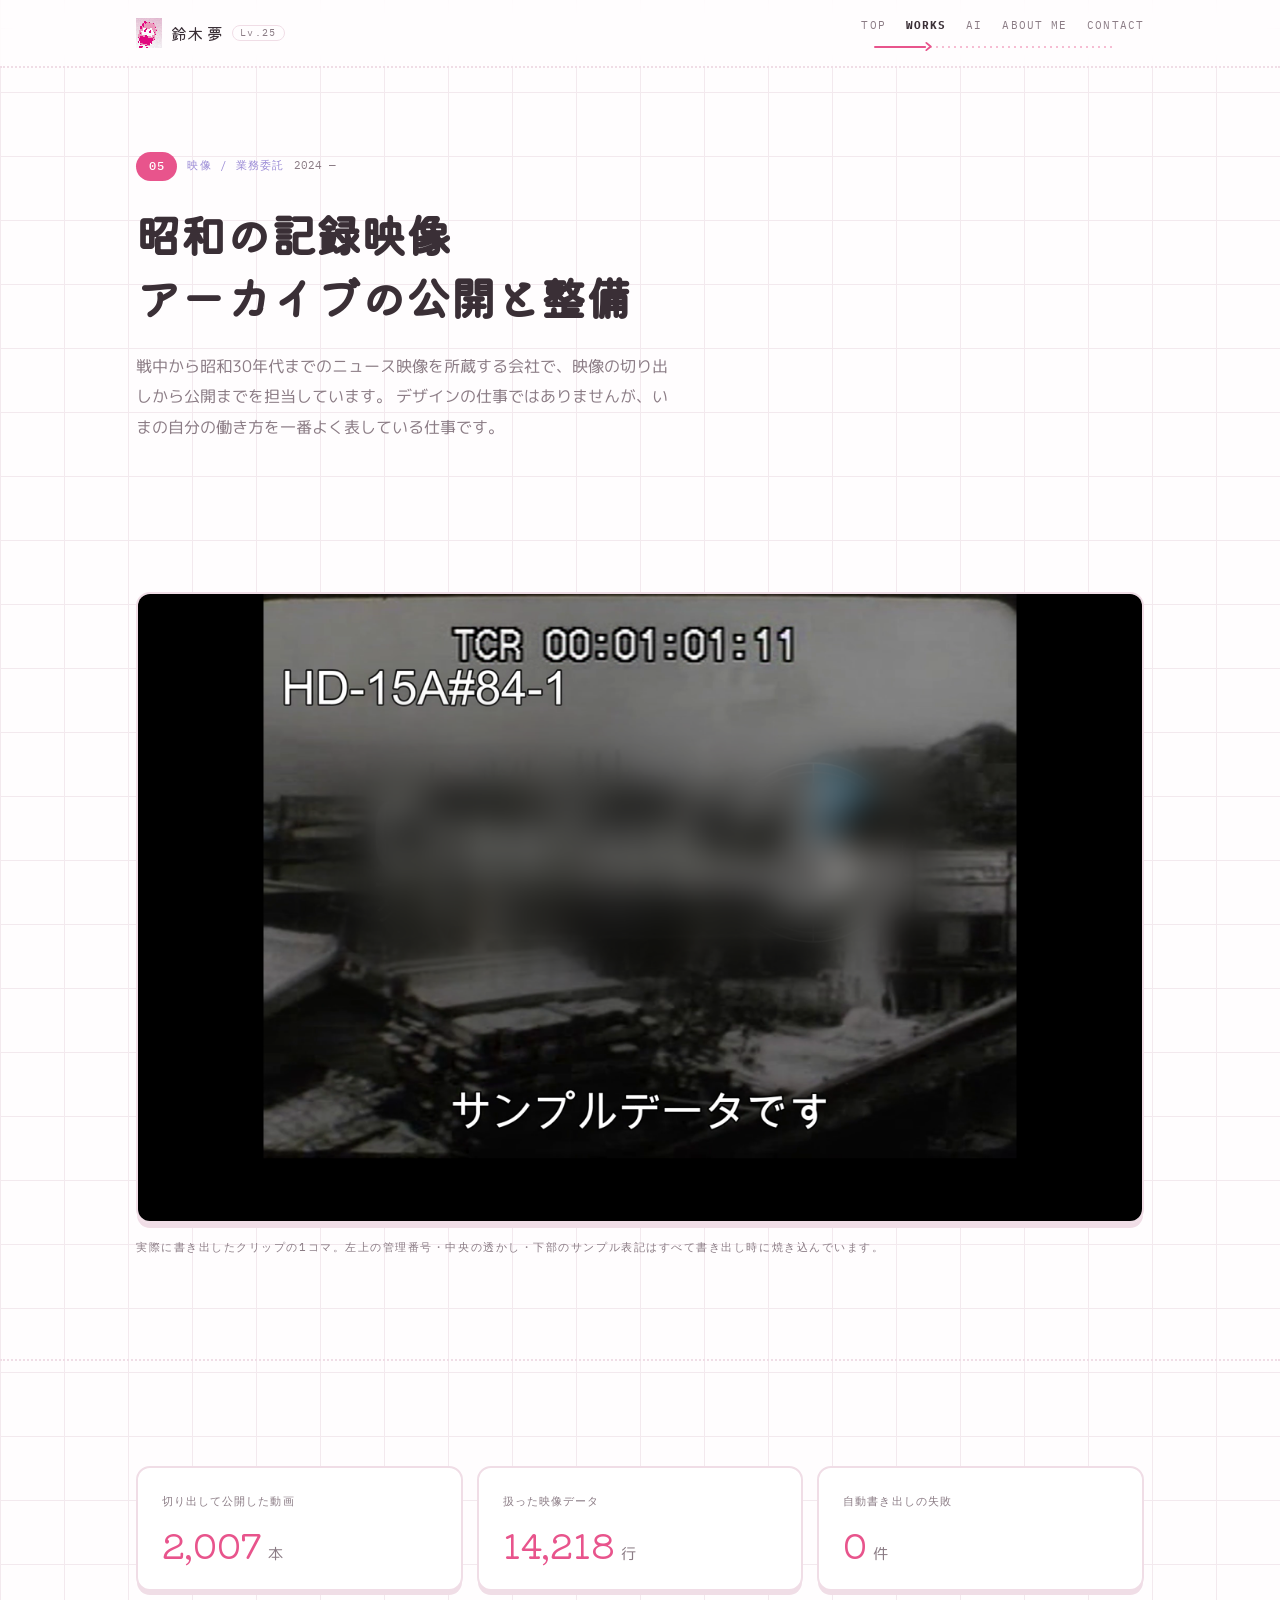
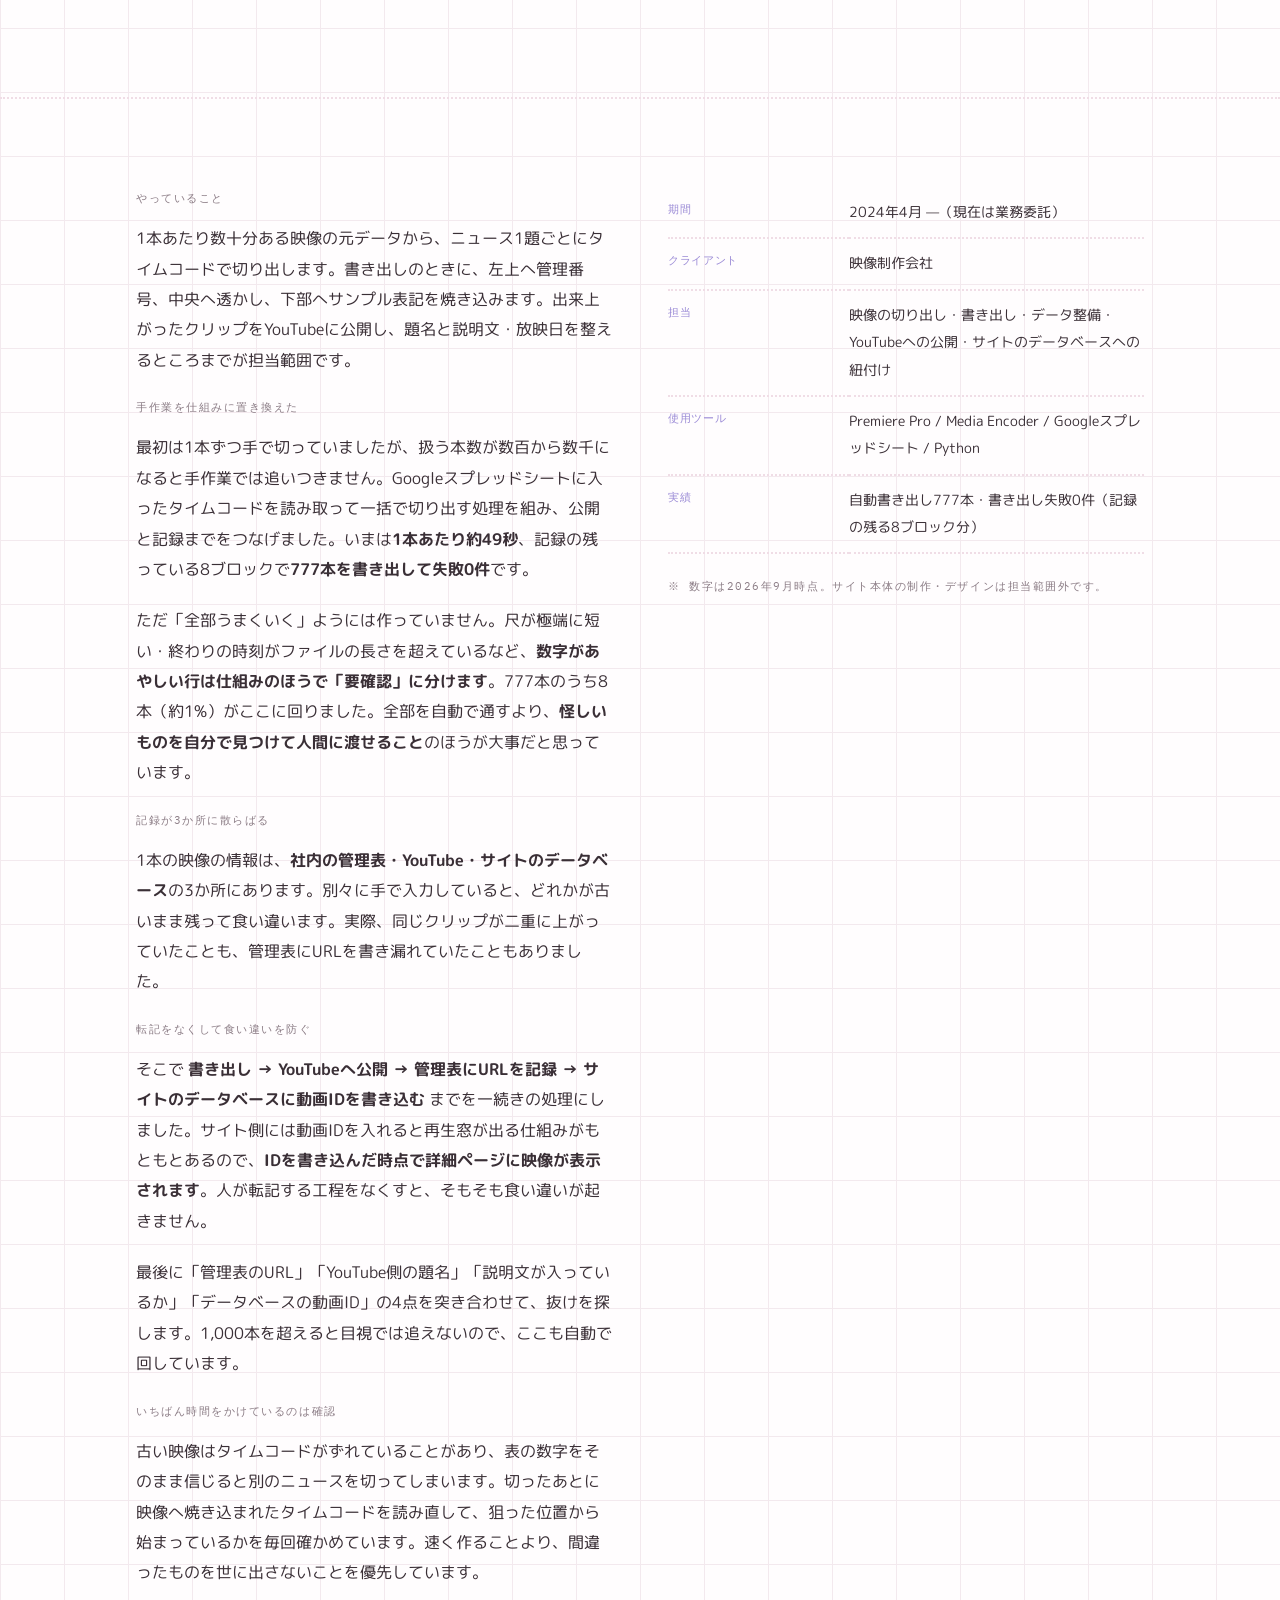
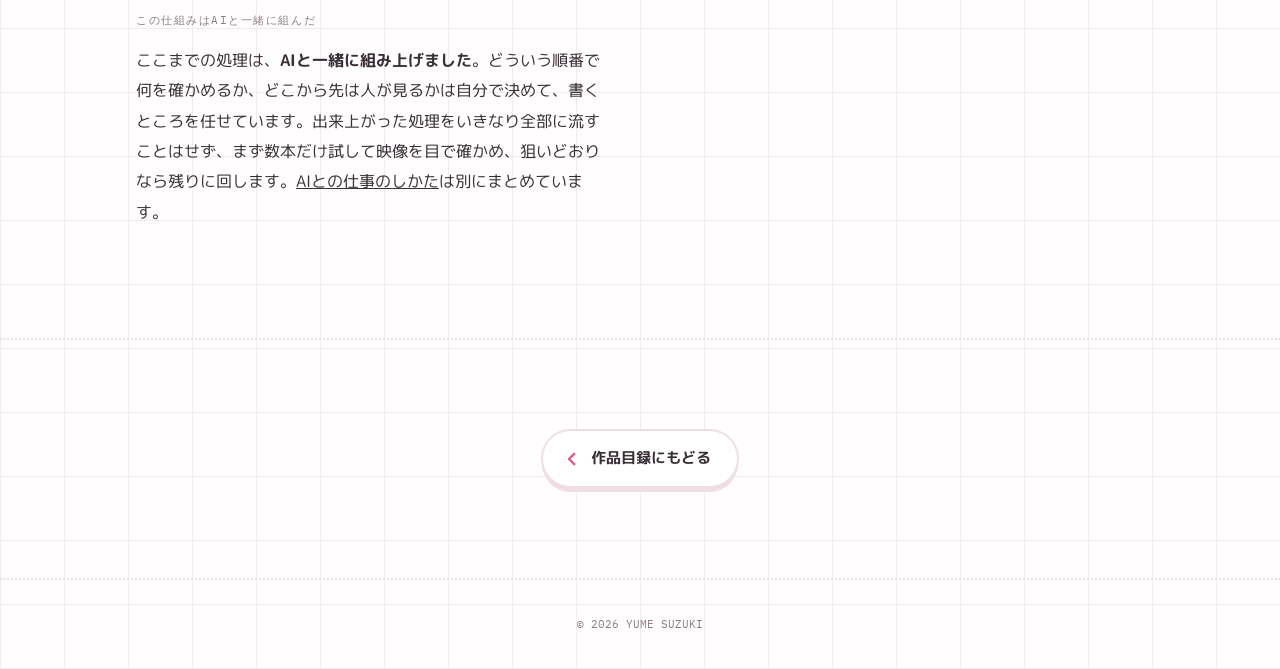
==== works/archive.html @ 76d1723e "ポートフォリオサイトを公開 鈴木夢（Webデザイナー）の作品目録。実案件のサイト制作・LP・グラフィック・映像アーカイブの運用まで。  Co-Authored-By: Claude Opus 5 <n" ====
<!DOCTYPE html>
<html lang="ja">
<head>
<meta charset="UTF-8">
<meta name="viewport" content="width=device-width, initial-scale=1">
<title>昭和の記録映像アーカイブの公開と整備｜鈴木夢 ポートフォリオ</title>
<meta name="description" content="昭和のニュース映像を元データから1題ごとに切り出し、透かしと管理番号を焼き込んでYouTubeに公開するまでを担当。">
<meta property="og:type" content="article">
<meta property="og:title" content="昭和の記録映像アーカイブの公開と整備｜鈴木夢 ポートフォリオ">
<link rel="canonical" href="https://ymr-yumalu.github.io/works/archive.html">
<meta property="og:url" content="https://ymr-yumalu.github.io/works/archive.html">
<meta property="og:description" content="昭和のニュース映像を元データから1題ごとに切り出し、透かしと管理番号を焼き込んでYouTubeに公開するまでを担当。">
<meta property="og:image" content="https://ymr-yumalu.github.io/img/ogp.png">
<meta property="og:site_name" content="鈴木夢 ポートフォリオ">
<meta property="og:locale" content="ja_JP">
<meta name="twitter:card" content="summary_large_image">
<link rel="preconnect" href="https://fonts.googleapis.com">
<link rel="preconnect" href="https://fonts.gstatic.com" crossorigin>
<link href="https://fonts.googleapis.com/css2?family=Kiwi+Maru:wght@400;500&family=M+PLUS+Rounded+1c:wght@400;500;700&family=IBM+Plex+Mono:wght@400;500&display=swap" rel="stylesheet">
<link rel="stylesheet" href="../assets/style.css">
<script type="application/ld+json">
{
  "@context":"https://schema.org",
  "@type":"CreativeWork",
  "name":"昭和の記録映像アーカイブの公開と整備",
  "creator":{"@type":"Person","name":"鈴木 夢"},
  "dateCreated":"2024",
  "genre":"映像アーカイブ",
  "keywords":["Premiere Pro","映像の切り出し","データ整備","YouTube公開","業務自動化"],
  "abstract":"昭和のニュース映像を元データから1題ごとに切り出し、透かしと管理番号を焼き込んでYouTubeに公開するまでを担当。"
}
</script>
</head>
<body>

<header class="site-head">
  <div class="wrap">
    <a class="logo" href="../index.html">
      <img src="../img/avatar.png" alt="" width="26" height="30">
      鈴木 夢
      <small>Lv.25</small>
    </a>
    <nav class="site-nav" aria-label="サイト内">
      <a href="../index.html#top">Top</a>
      <a href="../index.html#works">Works</a>
      <a href="../index.html#ai">AI</a>
      <a href="../index.html#about">About me</a>
      <a href="../index.html#contact">Contact</a>
      <span class="nav-arrow" data-at="1" aria-hidden="true">
        <span class="na-line"></span>
        <svg class="na-head" viewBox="0 0 14 18">
          <path d="M4 4 L10 9 L4 14" fill="none" stroke="currentColor"
                stroke-width="2.6" stroke-linecap="round" stroke-linejoin="round"/>
        </svg>
      </span>
    </nav>
  </div>
</header>

<main>
  <section class="detail-head">
    <div class="wrap">
      <div class="work-index" style="max-width:640px">
        <span class="num">05</span>
        <span class="cat">映像 / 業務委託</span>
        <span class="year">2024 —</span>
      </div>
      <h1>昭和の記録映像<br>アーカイブの公開と整備</h1>
      <p class="lead" style="max-width:34em">
        戦中から昭和30年代までのニュース映像を所蔵する会社で、映像の切り出しから公開までを担当しています。
        デザインの仕事ではありませんが、いまの自分の働き方を一番よく表している仕事です。
      </p>
    </div>
  </section>

  <section class="section">
    <div class="wrap">
      <img src="../img/archive.png" alt="切り出した映像の1コマ。左上に管理番号、中央に透かし（ここではぼかしています）、下部にサンプル表記が焼き込まれている" class="shot">
      <p class="eyebrow" style="margin-top:14px">実際に書き出したクリップの1コマ。左上の管理番号・中央の透かし・下部のサンプル表記はすべて書き出し時に焼き込んでいます。</p>
    </div>
  </section>

  <section class="section">
    <div class="wrap">
      <dl class="figures">
        <div><dt>切り出して公開した動画</dt><dd>2,019<small>本</small></dd></div>
        <div><dt>扱った映像データ</dt><dd>14,305<small>行</small></dd></div>
        <div><dt>自動書き出しの失敗</dt><dd>0<small>件</small></dd></div>
      </dl>
    </div>
  </section>

  <section class="section">
    <div class="wrap">
      <div class="cols">
        <div class="prose">
          <p class="eyebrow">やっていること</p>
          <p>1本あたり数十分ある映像の元データから、ニュース1題ごとにタイムコードで切り出します。書き出しのときに、左上へ管理番号、中央へ透かし、下部へサンプル表記を焼き込みます。出来上がったクリップをYouTubeに公開し、題名と説明文・放映日を整えるところまでが担当範囲です。</p>

          <p class="eyebrow" style="margin-top:2em">手作業を仕組みに置き換えた</p>
          <p>最初は1本ずつ手で切っていましたが、扱う本数が数百から数千になると手作業では追いつきません。Googleスプレッドシートに入ったタイムコードを読み取って一括で切り出す処理を組み、公開と記録までをつなげました。いまは<strong>1本あたり約49秒</strong>、記録の残っている8ブロックで<strong>777本を書き出して失敗0件</strong>です。</p>
          <p>ただ「全部うまくいく」ようには作っていません。尺が極端に短い・終わりの時刻がファイルの長さを超えているなど、<strong>数字があやしい行は仕組みのほうで「要確認」に分けます</strong>。777本のうち8本（約1%）がここに回りました。全部を自動で通すより、<strong>怪しいものを自分で見つけて人間に渡せること</strong>のほうが大事だと思っています。</p>

          <p class="eyebrow" style="margin-top:2em">記録が3か所に散らばる</p>
          <p>1本の映像の情報は、<strong>社内の管理表・YouTube・サイトのデータベース</strong>の3か所にあります。別々に手で入力していると、どれかが古いまま残って食い違います。実際、同じクリップが二重に上がっていたことも、管理表にURLを書き漏れていたこともありました。</p>

          <p class="eyebrow" style="margin-top:2em">転記をなくして食い違いを防ぐ</p>
          <p>そこで <strong>書き出し → YouTubeへ公開 → 管理表にURLを記録 → サイトのデータベースに動画IDを書き込む</strong> までを一続きの処理にしました。サイト側には動画IDを入れると再生窓が出る仕組みがもともとあるので、<strong>IDを書き込んだ時点で詳細ページに映像が表示されます</strong>。人が転記する工程をなくすと、そもそも食い違いが起きません。</p>
          <p>最後に「管理表のURL」「YouTube側の題名」「説明文が入っているか」「データベースの動画ID」の4点を突き合わせて、抜けを探します。1,000本を超えると目視では追えないので、ここも自動で回しています。</p>

          <p class="eyebrow" style="margin-top:2em">いちばん時間をかけているのは確認</p>
          <p>古い映像はタイムコードがずれていることがあり、表の数字をそのまま信じると別のニュースを切ってしまいます。切ったあとに映像へ焼き込まれたタイムコードを読み直して、狙った位置から始まっているかを毎回確かめています。速く作ることより、間違ったものを世に出さないことを優先しています。</p>

          <p class="eyebrow" style="margin-top:2em">この仕組みはAIと一緒に組んだ</p>
          <p>ここまでの処理は、<strong>AIと一緒に組み上げました</strong>。どういう順番で何を確かめるか、どこから先は人が見るかは自分で決めて、書くところを任せています。出来上がった処理をいきなり全部に流すことはせず、まず数本だけ試して映像を目で確かめ、狙いどおりなら残りに回します。<a href="../index.html#ai">AIとの仕事のしかた</a>は別にまとめています。</p>
        </div>
        <div>
          <table class="ledger">
            <tbody>
              <tr><th>期間</th><td>2024年4月 —（現在は業務委託）</td></tr>
              <tr><th>クライアント</th><td>映像制作会社</td></tr>
              <tr><th>担当</th><td>映像の切り出し・書き出し・データ整備・YouTubeへの公開・サイトのデータベースへの紐付け</td></tr>
              <tr><th>使用ツール</th><td>Premiere Pro / Media Encoder / Googleスプレッドシート / Python</td></tr>
              <tr><th>実績</th><td>自動書き出し777本・書き出し失敗0件（記録の残る8ブロック分）</td></tr>
            </tbody>
          </table>
          <p class="eyebrow" style="margin-top:22px">※ 数字は2026年9月時点。サイト本体の制作・デザインは担当範囲外です。</p>
        </div>
      </div>
    </div>
  </section>

  <section class="section">
    <div class="wrap back-wrap">
        <a class="back-btn" href="../index.html#works">
          <svg viewBox="0 0 24 24" aria-hidden="true"><path d="M15 5 L8 12 L15 19" fill="none"
            stroke="currentColor" stroke-width="3.2" stroke-linecap="round" stroke-linejoin="round"/></svg>
          作品目録にもどる
        </a>
      </div>
  </section>
</main>

<footer class="site-foot">
  <div class="wrap"><p>© 2026 YUME SUZUKI</p></div>
</footer>

<script src="../assets/motion.js" defer></script>
</body>
</html>
---- assets/style.css ----
/* =========================================================
   鈴木夢 ポートフォリオ
   様式：方眼紙の上に、カードを並べた作品ノート。
   色と書体は :root に集約。ここだけ変えれば全体が変わる。
   ========================================================= */
:root{
  --bg:#FFFDFE;          /* 紙 */
  --grid:#F3E9EE;        /* 方眼の線 */
  --card:#FFFFFF;        /* カード面 */
  --ink:#3A2F36;         /* 文字 */
  --ink-2:#8B7C85;       /* 補助文字 */
  --rule:#F0DDE6;        /* 罫線・影 */
  --pink:#E8548C;        /* 主役の色 */
  --pink-soft:#FDE8F0;
  --purple:#9B8BD6;      /* second */
  --purple-soft:#EFEBFA;

  --f-d:"Kiwi Maru", serif;                       /* 見出し */
  --f-b:"M PLUS Rounded 1c", system-ui, sans-serif; /* 本文 */
  --f-m:"IBM Plex Mono", ui-monospace, monospace;   /* ラベル・数字 */

  --gutter:clamp(18px, 5vw, 56px);
  --measure:34em;
}
/* ダークモード。OS設定に追従し、[data-theme] があればそちらを優先 */
@media (prefers-color-scheme: dark){
  :root:not([data-theme="light"]){
    --bg:#1C1620; --grid:#2A2130; --card:#241C2A; --ink:#F3E9EF; --ink-2:#A797A4;
    --rule:#392E42; --pink:#FF87B4; --pink-soft:#33202A; --purple:#B7A8EC; --purple-soft:#261F35;
  }
}
:root[data-theme="dark"]{
  --bg:#1C1620; --grid:#2A2130; --card:#241C2A; --ink:#F3E9EF; --ink-2:#A797A4;
  --rule:#392E42; --pink:#FF87B4; --pink-soft:#33202A; --purple:#B7A8EC; --purple-soft:#261F35;
}
:root[data-theme="light"]{
  --bg:#FFFDFE; --grid:#F3E9EE; --card:#FFFFFF; --ink:#3A2F36; --ink-2:#8B7C85;
  --rule:#F0DDE6; --pink:#E8548C; --pink-soft:#FDE8F0; --purple:#9B8BD6; --purple-soft:#EFEBFA;
}

*,*::before,*::after{ box-sizing:border-box; }
html{ -webkit-text-size-adjust:100%; scroll-behavior:smooth; }
body{
  margin:0; color:var(--ink); font-family:var(--f-b);
  font-size:16px; line-height:1.9;
  /* 方眼紙。64pxマスの薄い罫 */
  background:
    repeating-linear-gradient(0deg,  var(--grid) 0 1px, transparent 1px 64px),
    repeating-linear-gradient(90deg, var(--grid) 0 1px, transparent 1px 64px),
    var(--bg);
}
img{ max-width:100%; height:auto; display:block; }
a{ color:inherit; }
:focus-visible{ outline:2px solid var(--pink); outline-offset:3px; }
@media (prefers-reduced-motion: reduce){ *{ animation:none !important; transition:none !important; } }

.wrap{ max-width:1120px; margin-inline:auto; padding-inline:var(--gutter); }
.eyebrow{ font-family:var(--f-m); font-size:11px; letter-spacing:.14em; color:var(--ink-2); }
.num{ font-family:var(--f-m); font-variant-numeric:tabular-nums; }

/* ── ヘッダー ──
   ロゴの左にドット絵、ナビはホバーで下線が伸びる。
   右端の CONTACT だけピル型にして、行き先をひとつに絞る。 */
.site-head{
  position:sticky; top:0; z-index:10;
  background:color-mix(in srgb, var(--bg) 82%, transparent);
  backdrop-filter:blur(10px) saturate(1.2);
  border-bottom:2px dotted var(--rule);
}
.site-head .wrap{
  display:flex; align-items:center; justify-content:space-between;
  gap:10px 16px; padding-block:11px; flex-wrap:wrap;
}
.site-head .logo{
  display:inline-flex; align-items:center; gap:9px;
  font-family:var(--f-d); font-size:16px; text-decoration:none; line-height:1;
}
.site-head .logo img{
  width:26px; height:auto; image-rendering:pixelated;
  transition:transform .25s cubic-bezier(.2,1.4,.4,1);
}
.site-head .logo:hover img{ transform:translateY(-3px) rotate(-6deg); }
.site-head .logo small{
  font-family:var(--f-m); font-size:9.5px; letter-spacing:.14em; color:var(--ink-2);
  border:1px solid var(--rule); border-radius:999px; padding:2px 7px;
}
.site-nav{
  position:relative; display:flex; align-items:center;
  gap:clamp(10px,2.4vw,20px);
  padding-bottom:15px;          /* 下に矢印のレールを置くぶん */
}
.site-nav a{
  position:relative; padding-block:4px;
  font-family:var(--f-m); font-size:11px; letter-spacing:.1em;
  text-transform:uppercase; text-decoration:none; color:var(--ink-2);
  transition:color .25s;
}
/* 下線がホバーで左から伸びる。scaleXではなくbackground-sizeで伸ばす
   （scaleXは折り返しで崩れるため） */
.site-nav a{
  background-image:linear-gradient(var(--pink), var(--pink));
  background-repeat:no-repeat; background-position:left bottom;
  background-size:0% 2px; transition:background-size .25s, color .25s;
}
.site-nav a:hover{ background-size:100% 2px; color:var(--ink); }
/* いま見ている場所。矢印の先が届いた項目が濃くなる */
.site-nav a.here{ color:var(--ink); font-weight:700; }

/* ── ナビの下をのびていく矢印 ──
   いまページのどこにいるかを、矢印の長さで見せる。
   先端の座標は motion.js が --na-tip / --na-len に入れる。 */
.nav-arrow{
  position:absolute; left:0; right:0; bottom:2px; height:12px;
  color:var(--pink); pointer-events:none;
}
/* 進む先を示すレール（点線）。TOPの中心からCONTACTの中心まで */
.nav-arrow::before{
  content:''; position:absolute; top:50%; margin-top:-1px;
  left:var(--na-start,0px); width:var(--na-full,0px); height:2px;
  background-image:radial-gradient(circle,
    color-mix(in srgb, var(--pink) 38%, transparent) 1px, transparent 1.2px);
  background-size:6px 2px; background-repeat:repeat-x;
}
.na-line{
  position:absolute; top:50%; left:var(--na-start,0px);
  width:var(--na-len,0px); height:2px; margin-top:-1px;
  background:var(--pink); border-radius:2px;
}
.na-head{
  position:absolute; top:50%; left:var(--na-tip,0px);
  width:11px; height:13px; margin-top:-6.5px; margin-left:-3px;
}

/* ── 表紙：プロフィールカード＋見出し ── */
.cover{ padding-block:clamp(40px,8vw,88px); }
.cover .cover-grid{ display:grid; gap:clamp(24px,5vw,52px); grid-template-columns:1fr; align-items:center; }
@media (min-width:860px){ .cover .cover-grid{ grid-template-columns:minmax(0,320px) minmax(0,1fr); } }

.pcard{
  background:linear-gradient(150deg, var(--purple-soft), var(--pink-soft));
  border:3px solid var(--card); border-radius:18px; padding:14px;
  box-shadow:0 10px 0 -2px var(--rule), 0 18px 30px -18px rgba(0,0,0,.35);
  transform:rotate(-2.2deg);
}
.pcard-in{ background:var(--card); border-radius:12px; padding:18px 18px 22px; text-align:center; }
.pcard .lv{ font-family:var(--f-m); font-size:10px; letter-spacing:.14em; color:var(--ink-2); margin:0; }
.pcard h2{ font-family:var(--f-d); font-size:1.45rem; margin:.25em 0 .1em; }
.pcard .en{ font-family:var(--f-m); font-size:10.5px; letter-spacing:.2em; color:var(--ink-2); margin:0; }
.pcard ul{ list-style:none; padding:0; margin:14px 0 0; display:flex; flex-wrap:wrap; gap:6px; justify-content:center; }
.pcard li{ font-size:11px; font-weight:700; background:var(--pink-soft); color:var(--pink); border-radius:999px; padding:3px 10px; }

.cover h1{
  /* 「紙も、Webも、映像も。」が狭い画面でも1行に収まる大きさ */
  font-family:var(--f-d); font-size:clamp(1.5rem,7.2vw,3.2rem);
  line-height:1.35; margin:0 0 .5em; text-wrap:balance;
}
/* 860〜1120pxは2カラムになって右側が狭いので、その帯だけ見出しを抑える
   （この幅で「紙も、Webも、映像も。」が2行に折り返すのを防ぐ） */
@media (min-width:860px) and (max-width:1200px){
  .cover h1{ font-size:clamp(1.5rem,4vw,3.2rem); }
}
.cover h1 mark{ background:linear-gradient(transparent 62%, var(--pink-soft) 62%); color:inherit; }
.cover h1 .en{
  display:block; font-family:var(--f-m); font-size:clamp(.66rem,1.8vw,.8rem);
  letter-spacing:.26em; color:var(--ink-2); margin-top:1.6em;
}
.cover .lead{ max-width:var(--measure); color:var(--ink-2); font-size:clamp(.95rem,1.7vw,1.05rem); }
.cover .meta{ margin-top:1.8em; display:flex; flex-wrap:wrap; gap:6px 10px; padding:0; list-style:none; }
.cover .meta span{ font-family:var(--f-m); font-size:11px; color:var(--ink-2); background:var(--card);
  border:1px solid var(--rule); border-radius:999px; padding:3px 11px; }

/* ── セクション ── */
.section{ padding-block:clamp(40px,7vw,90px); }
.section + .section{ border-top:2px dotted var(--rule); }
.section-head{ display:flex; align-items:center; gap:12px; margin-bottom:clamp(20px,4vw,38px); flex-wrap:wrap; }
.section-head h2{ font-family:var(--f-d); font-size:clamp(1.3rem,3.2vw,1.85rem); margin:0; }
.section-head .eyebrow{ order:-1; width:100%; }
@media (min-width:600px){ .section-head .eyebrow{ order:0; width:auto; } }
.section-head::after{
  content:""; flex:1; min-width:40px; height:2px;
  background:repeating-linear-gradient(90deg, var(--rule) 0 6px, transparent 6px 12px);
}

/* ── 作品カード ── */
.works{ display:grid; gap:clamp(20px,3.5vw,32px); grid-template-columns:1fr; }
@media (min-width:800px){ .works{ grid-template-columns:1fr 1fr; } }
.work{
  background:var(--card); border:2px solid var(--rule); border-radius:16px; overflow:hidden;
  text-decoration:none; color:inherit; display:flex; flex-direction:column;
  box-shadow:0 6px 0 -1px var(--rule);
  transition:transform .2s, box-shadow .2s;
}
.work:hover{ transform:translateY(-4px); box-shadow:0 12px 0 -2px var(--pink-soft); }
.work-fig{ aspect-ratio:16/10; overflow:hidden; background:var(--grid); position:relative; }
.work-fig img{ width:100%; height:100%; object-fit:cover; object-position:top center; }
.work-body{ padding:18px 20px 22px; position:relative; flex:1; display:flex; flex-direction:column; }
.work-index{ display:flex; align-items:center; gap:10px; flex-wrap:wrap; }
.work-index .num{
  position:absolute; top:-20px; right:16px;
  background:var(--pink); color:#fff; font-size:13px; font-weight:500;
  border-radius:999px; width:38px; height:38px; display:grid; place-content:center;
  border:3px solid var(--card);
}
.work-index .cat{ font-family:var(--f-m); font-size:10.5px; letter-spacing:.1em; color:var(--purple); }
.work-index .year{ font-family:var(--f-m); font-size:10.5px; color:var(--ink-2); }
.work-body h3{ font-family:var(--f-d); font-size:1.12rem; margin:.4em 0 .5em; line-height:1.45; }
.work-body p{ margin:0 0 1em; color:var(--ink-2); font-size:.88rem; }
.tags{ display:flex; flex-wrap:wrap; gap:5px; list-style:none; padding:0; margin:0 0 1em; }
.tags li{ font-family:var(--f-m); font-size:10px; color:var(--ink-2); background:var(--grid);
  border-radius:6px; padding:3px 8px; }
.more{ font-family:var(--f-m); font-size:11px; letter-spacing:.1em; color:var(--pink); margin-top:auto; }
.work:hover .more{ text-decoration:underline; text-underline-offset:4px; }

/* ── 数字 ── */
.figures{ display:grid; gap:14px; grid-template-columns:repeat(auto-fit,minmax(168px,1fr)); }
.figures div{
  background:var(--card); border:2px solid var(--rule); border-radius:14px;
  padding:clamp(16px,3vw,24px); box-shadow:0 5px 0 -1px var(--rule);
}
.figures dt{ font-family:var(--f-m); font-size:10.5px; letter-spacing:.1em; color:var(--ink-2); }
.figures dd{
  margin:.3em 0 0; font-family:var(--f-d); font-size:clamp(1.5rem,4vw,2.2rem);
  font-variant-numeric:tabular-nums; line-height:1.2; color:var(--pink);
}
.figures dd small{ font-size:.42em; font-family:var(--f-b); color:var(--ink-2); margin-left:.4em; }

/* ── 略歴 ── */
.cols{ display:grid; gap:clamp(24px,5vw,56px); grid-template-columns:1fr; }
@media (min-width:800px){ .cols{ grid-template-columns:minmax(0,1fr) minmax(0,1fr); } }
.prose{ max-width:var(--measure); }
.prose p{ margin:0 0 1.3em; }
.ledger{ width:100%; border-collapse:collapse; font-size:.9rem; table-layout:fixed; }
.ledger th,.ledger td{ text-align:left; padding:11px 0; border-bottom:2px dotted var(--rule); vertical-align:top; }
.ledger th{ font-weight:400; color:var(--purple); font-family:var(--f-m); font-size:11px;
  letter-spacing:.06em; padding-right:16px; width:38%; }
.ledger td{ word-break:break-word; }

/* ── 連絡先 ── */
.contact a{ font-family:var(--f-d); font-size:clamp(1.1rem,3.4vw,1.7rem); text-decoration:none;
  border-bottom:3px solid var(--pink-soft); }
.contact a:hover{ color:var(--pink); border-bottom-color:var(--pink); }

/* ── フッター ── */
.site-foot{ padding-block:34px; border-top:2px dotted var(--rule); }
.site-foot p{ margin:0; font-family:var(--f-m); font-size:11px; color:var(--ink-2); text-align:center; }

/* ── 詳細ページ ── */
.detail-head{ padding-block:clamp(36px,7vw,84px) clamp(22px,4vw,44px); }
.detail-head .work-index{ position:relative; }
.detail-head .work-index .num{
  position:static; width:auto; height:auto; border:0; border-radius:999px;
  padding:3px 13px; font-size:12px; letter-spacing:.06em;
}
.detail-head h1{ font-family:var(--f-d); font-size:clamp(1.6rem,5vw,2.8rem);
  line-height:1.4; margin:.5em 0 .5em; text-wrap:balance; }
.detail-head .lead{ color:var(--ink-2); }
.shot{ border:2px solid var(--rule); border-radius:14px; overflow:hidden; box-shadow:0 6px 0 -1px var(--rule); }
.embed{ border:2px solid var(--rule); border-radius:14px; overflow:hidden; background:var(--card);
  box-shadow:0 6px 0 -1px var(--rule); }
.embed iframe{ display:block; width:100%; max-width:100%; border:0; }
.back{ font-family:var(--f-m); font-size:11px; letter-spacing:.1em; text-decoration:none; color:var(--ink-2); }
.back:hover{ color:var(--pink); }
code{ font-family:var(--f-m); font-size:.85em; background:var(--grid); padding:1px 5px; border-radius:4px; }

/* ── 小さい画面の調整 ── */
@media (max-width:620px){
  .site-head .wrap{ padding-block:10px; }
  .site-nav{ gap:11px; padding-bottom:13px; }
  .site-nav a{ font-size:9.5px; letter-spacing:.06em; }
  .nav-arrow{ height:10px; }
  .na-head{ width:10px; height:12px; margin-top:-6px; }
  .pcard{ transform:rotate(-1.4deg); }
  .ai-tabs{ gap:9px 8px; }
  .ai-tab{ font-size:.82rem; padding:7px 12px; }
  .ai-item{ width:86%; }
  .ledger th{ width:42%; padding-right:12px; }
}

/* =========================================================
   ローディング画面
   既存ポートフォリオ表紙のゲームボーイを起動させる演出。
   ・JSなし。CSSアニメーションだけで消える
   ・アニメーションを切っている人には一瞬で消える（見えない）
   ・素材が白背景なので、画面の地色も白で合わせて境目を消している
   ========================================================= */
.loader{
  position:fixed; inset:0; z-index:9999;
  display:grid; place-content:center; justify-items:center; gap:22px;
  background:var(--bg);
  animation:loader-out .5s ease 2.2s forwards;
}
.loader img{
  width:min(44vw, 200px); height:auto;
  animation:loader-pop .6s cubic-bezier(.2,1.3,.4,1) both;
}
/* 画面の光が走る（電源を入れた感じ） */
.loader .scan{
  position:absolute; top:0; left:0; right:0; bottom:0; pointer-events:none;
  background:linear-gradient(180deg, transparent 45%, rgba(232,84,140,.16) 50%, transparent 55%);
  background-size:100% 220px;
  animation:loader-scan 1.1s linear 2;
}
.loader p{
  margin:0; font-family:var(--f-m); font-size:11px; letter-spacing:.24em; color:#B6A5B0;
}
.loader p::after{ content:""; animation:loader-dots 1s steps(4,end) infinite; }

@keyframes loader-pop{ from{ opacity:0; transform:translateY(14px) scale(.94) rotate(-4deg); }
                       to  { opacity:1; transform:none; } }
@keyframes loader-scan{ from{ background-position:0 -220px; } to{ background-position:0 100vh; } }
@keyframes loader-dots{ 0%{content:"";} 25%{content:"・";} 50%{content:"・・";} 75%{content:"・・・";} }
@keyframes loader-out{ to{ opacity:0; visibility:hidden; } }

/* 動きを減らす設定の人には出さない */
@media (prefers-reduced-motion: reduce){
  .loader{ display:none; }
}


/* ── AIの使い方セクション ── */
/* ── AIとの仕事のしかた：1枚ずつめくるカード ──
   5つの言葉をタブにして、いま見ているものの周りだけキラキラさせる。
   カードの入れ替えは Swiper の creative effect と同じ考え方で、
   「出ていく側は左へ倒れながら消える／入ってくる側は右から起き上がる」。
   ライブラリは使わず、transform と transition だけで組んでいる。 */
.ai-deck{ --deck:.55s; }

.ai-tabs{ display:flex; flex-wrap:wrap; justify-content:center; gap:10px 12px; margin-bottom:20px; }
.ai-tab{
  position:relative; font:inherit; font-family:var(--f-d); font-size:.92rem; line-height:1;
  background:transparent; border:2px solid var(--rule); border-radius:999px;
  padding:8px 16px; color:var(--ink-2); cursor:pointer;
  transition:color .25s, background .25s, border-color .25s, box-shadow .25s, transform .25s;
}
.ai-tab:hover{ color:var(--ink); border-color:var(--purple); }
.ai-tab.is-on{
  color:#fff; background:var(--purple); border-color:var(--purple); font-weight:700;
  box-shadow:0 3px 0 -0.5px color-mix(in srgb, var(--purple) 55%, #000);
}
/* キラキラ（3つを時間差で瞬かせる） */
.ai-tab::before, .ai-tab::after, .ai-tab .spk{
  content:''; position:absolute; display:block; opacity:0; pointer-events:none;
  background:var(--pink);
  clip-path:polygon(50% 0%,60% 40%,100% 50%,60% 60%,50% 100%,40% 60%,0% 50%,40% 40%);
}
.ai-tab::before{ width:14px; height:14px; left:-8px;  top:-8px; }
.ai-tab .spk  { width:10px; height:10px; right:-6px; top:-8px; }
.ai-tab::after{ width:8px;  height:8px;  right:-10px; bottom:-5px; }
.ai-tab.is-on::before{ animation:twinkle 1.9s ease-in-out infinite; }
.ai-tab.is-on .spk   { animation:twinkle 1.9s ease-in-out .5s infinite; }
.ai-tab.is-on::after { animation:twinkle 1.9s ease-in-out 1s infinite; }
@keyframes twinkle{
  0%,100%{ opacity:0; transform:scale(.25) rotate(-25deg); }
  45%    { opacity:1; transform:scale(1)   rotate(20deg); }
}

/* カードの舞台。はみ出す分はここで切る（横スクロールを出さないため） */
.ai-stage{
  display:grid; perspective:1100px;
  overflow:hidden; padding:6px 6px 14px; margin:-6px -6px -14px;
  box-sizing:content-box;                   /* 高さ指定を中身の高さと一致させる */
  transition:height .45s cubic-bezier(.25,.8,.3,1);
}
/* カードの見た目は元のまま（バッジ・余白・文字の大きさ） */
.ai-item{
  grid-area:1 / 1; align-self:start;        /* 5枚を同じ場所に重ねる */
  width:76%; justify-self:center;           /* 細くして、左右に前後のカードを覗かせる */
  background:var(--card); border:2px solid var(--rule); border-radius:14px;
  padding:20px 22px 22px; box-shadow:0 5px 0 -1px var(--rule); position:relative;
  backface-visibility:hidden;
  transition:transform var(--deck) cubic-bezier(.25,.8,.3,1), opacity var(--deck) ease;
}
.ai-item h3{ font-family:var(--f-d); font-size:1.02rem; margin:0 0 .5em; line-height:1.5; }
.ai-item p{ margin:0; color:var(--ink-2); font-size:.88rem; }
.ai-item .badge{
  display:inline-block; font-family:var(--f-m); font-size:10px; letter-spacing:.1em;
  color:var(--purple); background:var(--purple-soft); border-radius:6px;
  padding:3px 9px; margin-bottom:.7em;
}
.ai-item.is-on{ transform:none; opacity:1; z-index:2; }
/* 前後の1枚は端から覗かせる。2枚以上離れたものは外へ逃がす */
.ai-item.to-left, .ai-item.to-right, .ai-item.far-left, .ai-item.far-right{
  align-self:stretch; overflow:hidden;      /* 覗いている分がはみ出さないように */
  z-index:1; pointer-events:none;
}
.ai-item.to-left{
  transform-origin:right center; transform:translateX(-62%) rotateY(-38deg) scale(.9);
  opacity:.5;
}
.ai-item.to-right{
  transform-origin:left center; transform:translateX(62%) rotateY(38deg) scale(.9);
  opacity:.5;
}
.ai-item.far-left{
  transform-origin:right center; transform:translateX(-118%) rotateY(-50deg) scale(.78);
  opacity:0;
}
.ai-item.far-right{
  transform-origin:left center; transform:translateX(118%) rotateY(50deg) scale(.78);
  opacity:0;
}

/* めくるボタン。右向き（次へ）を主役にする */
.ai-ctrl{ display:flex; align-items:center; justify-content:center; gap:18px; margin-top:20px; }
.ai-nav{
  width:46px; height:46px; border-radius:50%; cursor:pointer;
  display:grid; place-items:center;
  background:var(--card); border:2px solid var(--rule); color:var(--ink-2);
  box-shadow:0 3px 0 -0.5px var(--rule);
  transition:transform .18s, box-shadow .18s, background .2s, color .2s, border-color .2s;
}
.ai-nav svg{ width:20px; height:20px; }
.ai-nav:hover{ color:var(--ink); border-color:var(--purple); transform:translateY(-2px); box-shadow:0 5px 0 -0.5px var(--rule); }
.ai-nav.is-main{
  width:56px; height:56px; background:var(--pink); border-color:var(--pink); color:#fff;
  box-shadow:0 4px 0 -0.5px color-mix(in srgb, var(--pink) 60%, #000);
}
.ai-nav.is-main svg{ width:24px; height:24px; }
.ai-nav.is-main:hover{ box-shadow:0 6px 0 -0.5px color-mix(in srgb, var(--pink) 60%, #000); }
.ai-nav:active{ transform:translateY(2px); box-shadow:0 1px 0 -0.5px var(--rule); }
.ai-nav.is-main:active{ box-shadow:0 1px 0 -0.5px color-mix(in srgb, var(--pink) 60%, #000); }
.ai-count{ margin:0; font-family:var(--f-m); font-size:12px; letter-spacing:.12em; color:var(--ink-2); }
.ai-count b{ color:var(--pink); font-size:16px; margin-right:.25em; }

/* =========================================================
   ネームカードのキラキラ
   ①縁を回るグラデーション … conic-gradient の角度を @property でアニメさせる
     （@property を使わないと角度は補間できず、カクつく）
   ②周回するキラッ … offset-path: border-box で、カードの縁を1周させる
   どちらも JavaScript なし。動きを減らす設定の人には止まる。
   ========================================================= */
@property --spark-angle{
  syntax:'<angle>'; initial-value:0deg; inherits:false;
}

.pcard{ position:relative; isolation:isolate; }

/* ① 縁をまわる光。padding＋mask-composite で「縁のリングだけ」を見せる */
.pcard::before{
  content:""; position:absolute; inset:-5px; border-radius:23px;
  padding:5px; pointer-events:none; z-index:-1;
  background:conic-gradient(from var(--spark-angle),
    transparent 0deg 250deg,
    color-mix(in srgb, var(--purple) 70%, transparent) 300deg,
    #ffffff 335deg,
    var(--pink) 350deg,
    transparent 360deg);
  -webkit-mask:linear-gradient(#000 0 0) content-box, linear-gradient(#000 0 0);
          mask:linear-gradient(#000 0 0) content-box, linear-gradient(#000 0 0);
  -webkit-mask-composite:xor; mask-composite:exclude;
  animation:spark-spin 3.4s linear infinite;
}

/* ② 縁を周回する小さな光の粒 */
.pcard::after{
  content:""; position:absolute; top:0; left:0;
  width:9px; height:9px; border-radius:50%; pointer-events:none; z-index:2;
  background:radial-gradient(circle, #fff 0 28%, var(--pink) 45%, transparent 72%);
  box-shadow:0 0 10px 3px color-mix(in srgb, var(--pink) 55%, transparent);
  offset-path:border-box; offset-distance:0%; offset-rotate:0deg;
  animation:spark-travel 3.4s linear infinite;
}

@keyframes spark-spin{ to{ --spark-angle:360deg; } }
@keyframes spark-travel{
  0%   { offset-distance:0%;   opacity:0; }
  8%   { opacity:1; }
  92%  { opacity:1; }
  100% { offset-distance:100%; opacity:0; }
}

@media (prefers-reduced-motion: reduce){
  .pcard::before, .pcard::after{ animation:none; }
  .pcard::after{ opacity:0; }
}

/* =========================================================
   動きのしかけ（A〜F）
   JavaScriptは「数字のカウントアップ」と「カーソル追従」だけ。
   スクロール連動・文字送り・サムネのスクロールは全部CSS。
   ========================================================= */

/* ── A：スクロールで下からふわっと出る ──
   animation-timeline: view() は要素がビューポートに入る量で進行する。
   対応していないブラウザでは「最初から表示された状態」になるだけで、消えない。 */
@supports (animation-timeline: view()){
  .work, .ai-deck, .figures div, .shot, .reveal, .ledger tr, .pcard{
    animation:rise linear both;
    animation-timeline:view();
    animation-range:entry 0% cover 28%;
  }
}
@keyframes rise{
  from{ opacity:0; transform:translateY(26px) scale(.985); }
  to  { opacity:1; transform:none; }
}
/* カードは元々 hover で持ち上がるので、出現後の transform と喧嘩しないよう分ける */
.work{ will-change:transform, opacity; }

/* ── B：数字のカウントアップの見え方 ── */
.figures dd{ font-variant-numeric:tabular-nums; }

/* ── C：見出しが1文字ずつ出る ── */
.cover h1 .ch, .detail-head h1 .ch{
  display:inline-block; opacity:0;
  animation:ch-in .5s cubic-bezier(.2,1.2,.3,1) forwards;
}
@keyframes ch-in{
  from{ opacity:0; transform:translateY(.45em) rotate(-6deg); }
  to  { opacity:1; transform:none; }
}

/* ── D：作品サムネのホバー ──
   6枚とも同じ「ゆっくり寄る」動きにする。
   縦に長い画像（LPの全体像）だけ、そのうえで下端まで流して中身を見せる。 */
.work-fig img{
  transition:transform .6s cubic-bezier(.2,.7,.3,1),
             object-position 2.4s cubic-bezier(.3,0,.3,1);
}
.work:hover .work-fig img{ transform:scale(1.05); }
.work:hover .work-fig.pan img{ object-position:bottom center; }

/* 04のサムネ：印刷物は切り抜くと読めないので、2枚まるごと並べる */
.work-fig.duo{
  display:grid; grid-template-columns:1fr 1fr; gap:14px;
  padding:16px 18px; background:var(--grid);
}
.work-fig.duo img{
  width:100%; height:100%; object-fit:contain; object-position:center;
  filter:drop-shadow(0 3px 7px rgba(0,0,0,.16));
}

/* グラフィックの2枚並び */
/* minmax(0,1fr) にしないと、グリッドの列が画像の実寸より狭くなれず横スクロールが出る
   （グリッドの子は min-width:auto ＝ 中身の最小幅 が既定のため。max-width:100% だけでは防げない） */
.pair{ display:grid; gap:16px; grid-template-columns:minmax(0,1fr); }
@media (min-width:700px){ .pair{ grid-template-columns:minmax(0,1fr) minmax(0,1fr); } }

@media (prefers-reduced-motion: reduce){
  .cover h1 .ch, .detail-head h1 .ch{ opacity:1; animation:none; }
  .work-fig img{ transition:none; }
}


/* ── 「上へ」ボタン ──
   ・少しスクロールすると現れる（表示の切替はJS、見え方はCSS）
   ・押すと矢印がぴょんと跳ねてから、ページが上へ戻る */
.to-top{
  position:fixed; right:clamp(14px,3vw,28px); bottom:clamp(14px,3vw,28px); z-index:60;
  width:52px; height:52px; border-radius:50%; cursor:pointer;
  background:var(--card); color:var(--pink);
  border:2px solid var(--rule);
  box-shadow:0 5px 0 -1px var(--rule);
  display:grid; place-content:center;
  transition:opacity .25s, transform .18s, box-shadow .18s, border-color .18s;
  opacity:0; pointer-events:none;      /* 見えない間は押せないようにする */
}
.to-top:hover{ border-color:var(--pink); transform:translateY(-2px); box-shadow:0 7px 0 -1px var(--pink-soft); }
.to-top:active{ transform:translateY(2px); box-shadow:0 2px 0 -1px var(--rule); }

/* 矢印は角を丸めたSVG。線の太さ・色はCSS側で決める */
.to-top .arrow{
  width:22px; height:22px; display:block;
  color:var(--pink);
  transform-origin:50% 100%;        /* 下端を軸に縮む／伸びる */
  overflow:visible;
}
/* ためる → 伸びて上がる → 着地で縮む → 元に戻る */
.to-top .arrow.jump{ animation:arrow-jump 1.05s cubic-bezier(.33,0,.24,1); }
@keyframes arrow-jump{
  0%   { transform:translateY(0)     scale(1,    1);    }
  6%   { transform:translateY(0)     scale(1,    1);    }
  22%  { transform:translateY(4px)   scale(1.14, .76);  }  /* ためる：つぶれる */
  30%  { transform:translateY(2px)   scale(1.06, .88);  }
  46%  { transform:translateY(-20px) scale(.88,  1.22); }  /* 跳ぶ：伸びる */
  58%  { transform:translateY(-26px) scale(.94,  1.10); }  /* いちばん高いところ */
  70%  { transform:translateY(-14px) scale(.96,  1.06); }
  84%  { transform:translateY(3px)   scale(1.16, .80);  }  /* 着地：またつぶれる */
  93%  { transform:translateY(0)     scale(.98,  1.04); }
  100% { transform:translateY(0)     scale(1,    1);    }
}

/* 少しスクロールしたら現れる。表示の切替はJS（確実に動かすため）、見え方はCSS */
.to-top.show{ opacity:1; pointer-events:auto; }

@media (prefers-reduced-motion: reduce){
  .to-top{ transition:none; }
  .to-top .arrow.jump{ animation:none; }
}


/* ── 「作品目録にもどる」ボタン ──
   テキストリンクだと見落とされるので、押せる面として作る。 */
.back-btn{
  display:inline-flex; align-items:center; gap:10px;
  font-family:var(--f-b); font-size:.95rem; font-weight:700;
  text-decoration:none; color:var(--ink);
  background:var(--card); border:2px solid var(--rule); border-radius:999px;
  padding:13px 26px 13px 20px;
  box-shadow:0 5px 0 -1px var(--rule);
  transition:transform .18s, box-shadow .18s, border-color .18s, color .18s;
}
.back-btn:hover{ border-color:var(--pink); color:var(--pink); transform:translateY(-2px);
  box-shadow:0 7px 0 -1px var(--pink-soft); }
.back-btn:active{ transform:translateY(2px); box-shadow:0 2px 0 -1px var(--rule); }
.back-btn svg{ width:18px; height:18px; flex:none; color:var(--pink);
  transition:transform .22s cubic-bezier(.3,1.5,.4,1); }
.back-btn:hover svg{ transform:translateX(-4px); }
.back-wrap{ display:flex; justify-content:center; }
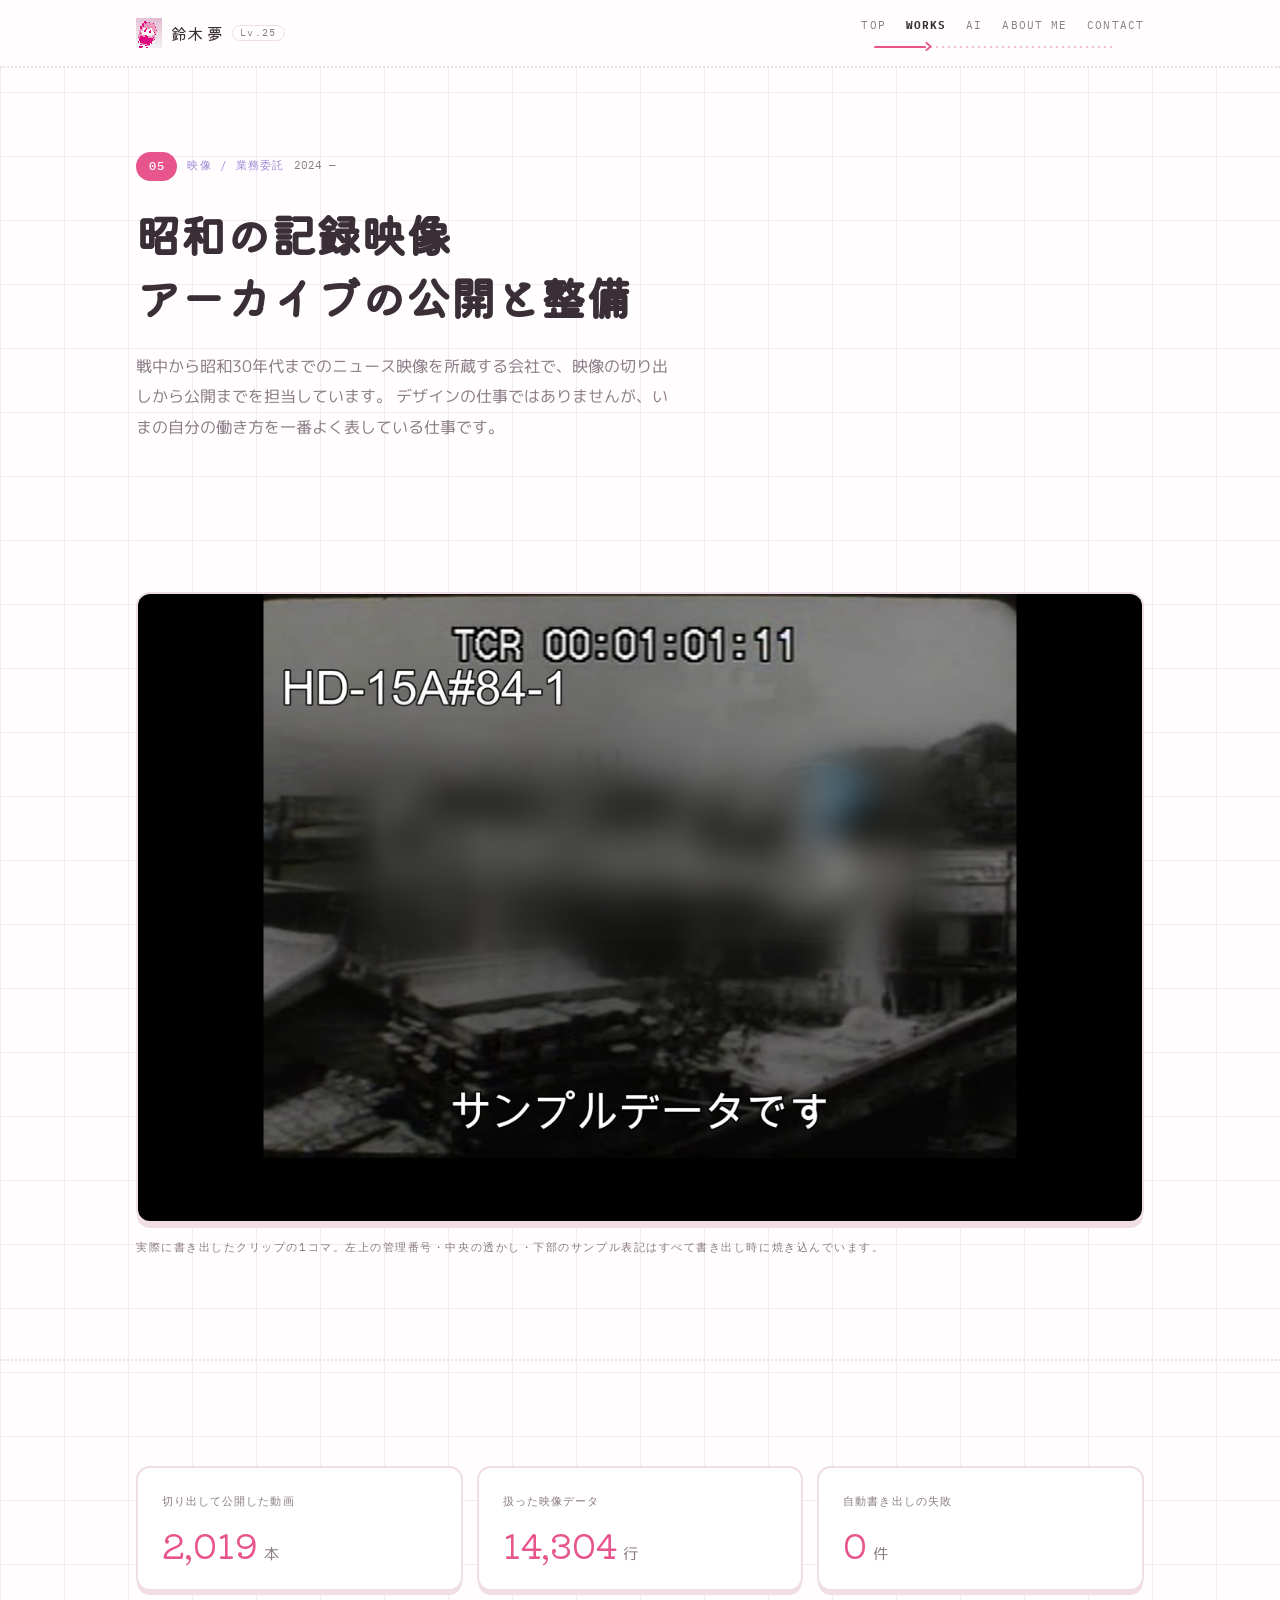
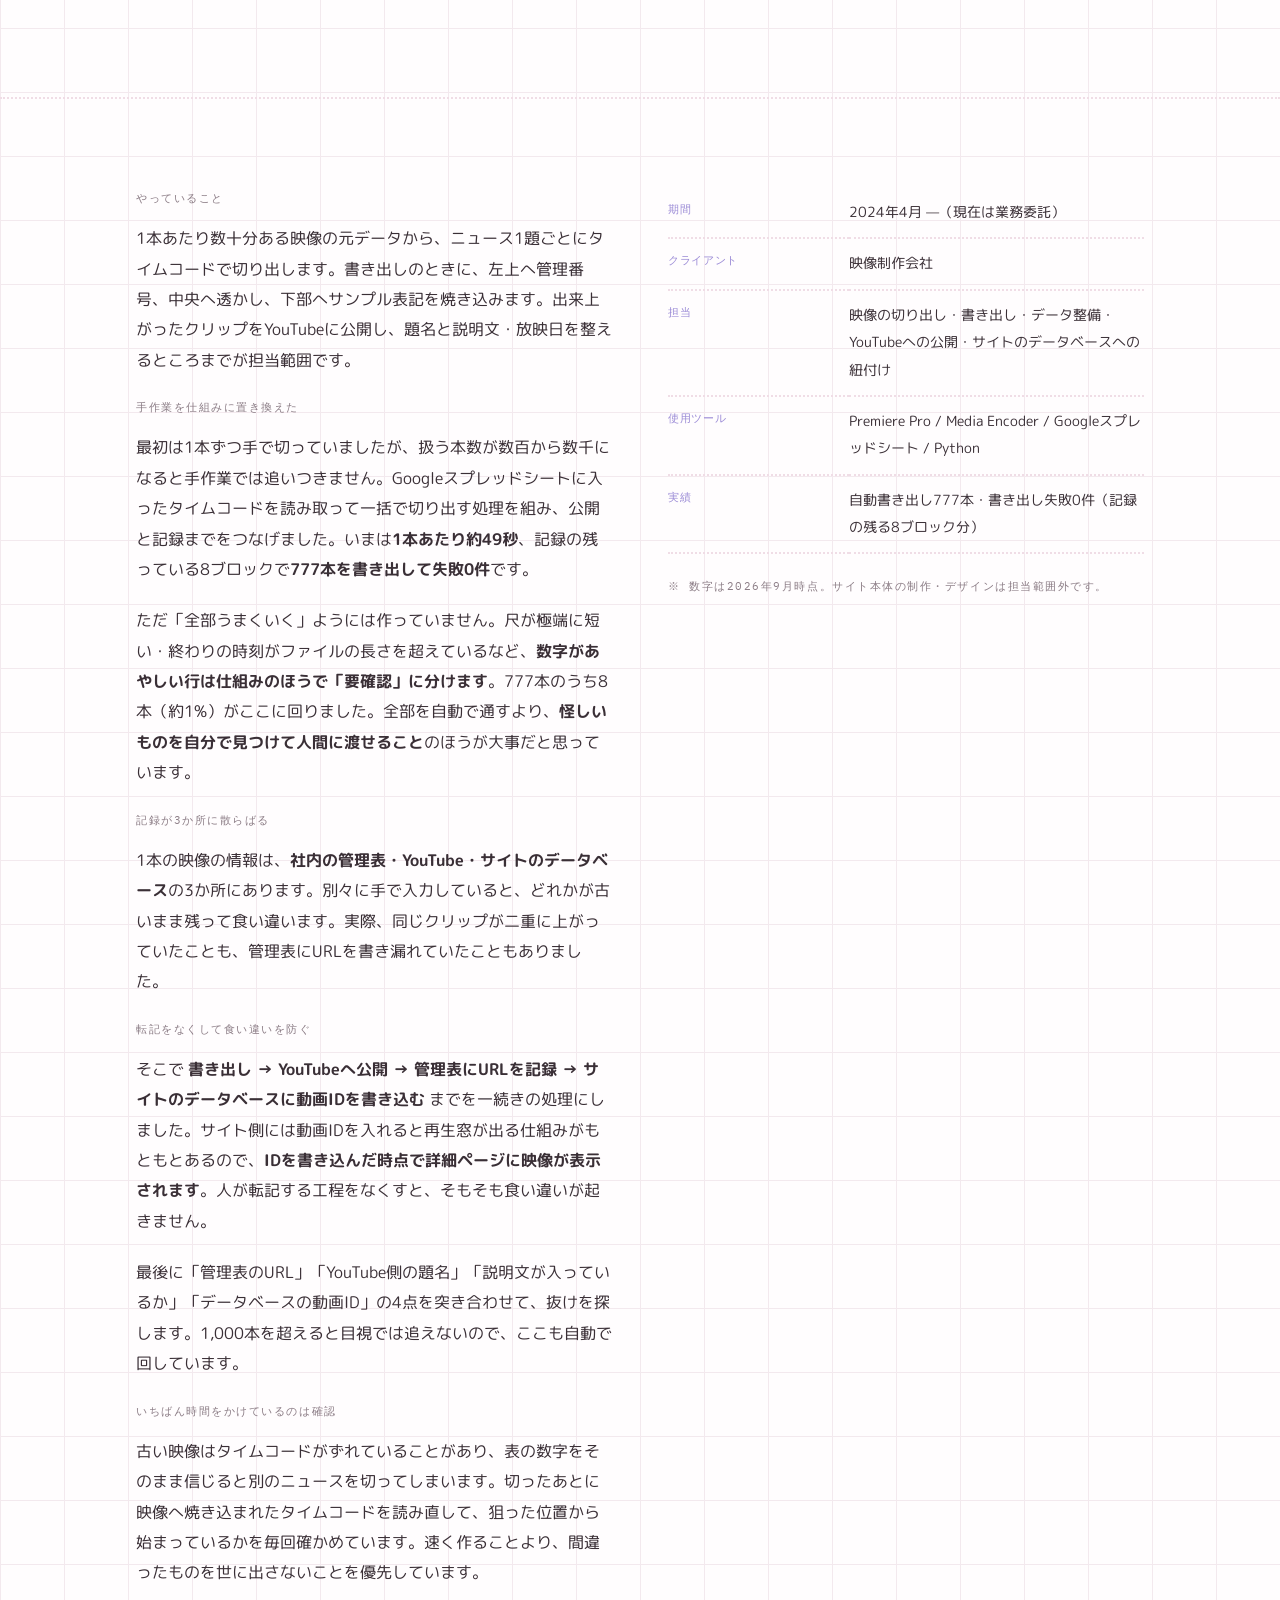
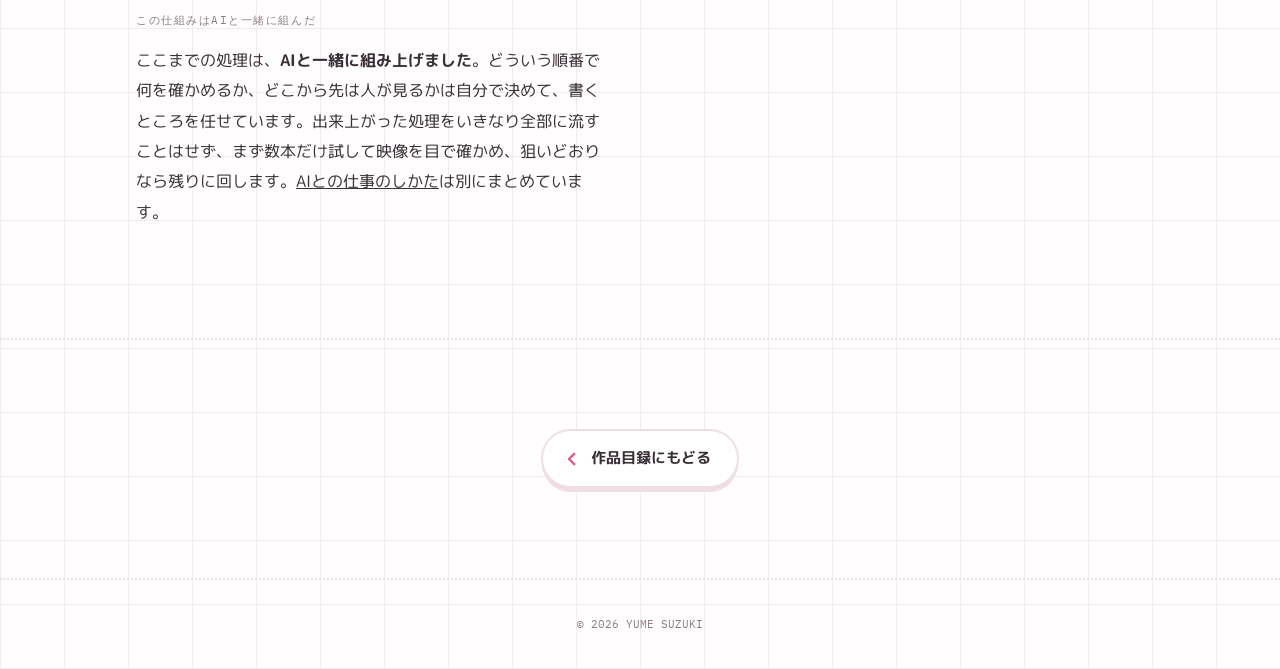
==== commit 177c958a: "アクセス解析（Google アナリティクス）を全ページに設置 ・measurement ID: G-JZ1YC4CE18 ・<meta charset> の直後に設置（文字コード宣言の次が正しい位置）" ====
--- a/works/archive.html
+++ b/works/archive.html
@@ -2,6 +2,14 @@
 <html lang="ja">
 <head>
 <meta charset="UTF-8">
+<!-- アクセス解析（Google アナリティクス） -->
+<script async src="https://www.googletagmanager.com/gtag/js?id=G-JZ1YC4CE18"></script>
+<script>
+  window.dataLayer = window.dataLayer || [];
+  function gtag(){dataLayer.push(arguments);}
+  gtag("js", new Date());
+  gtag("config", "G-JZ1YC4CE18");
+</script>
 <meta name="viewport" content="width=device-width, initial-scale=1">
 <title>昭和の記録映像アーカイブの公開と整備｜鈴木夢 ポートフォリオ</title>
 <meta name="description" content="昭和のニュース映像を元データから1題ごとに切り出し、透かしと管理番号を焼き込んでYouTubeに公開するまでを担当。">
